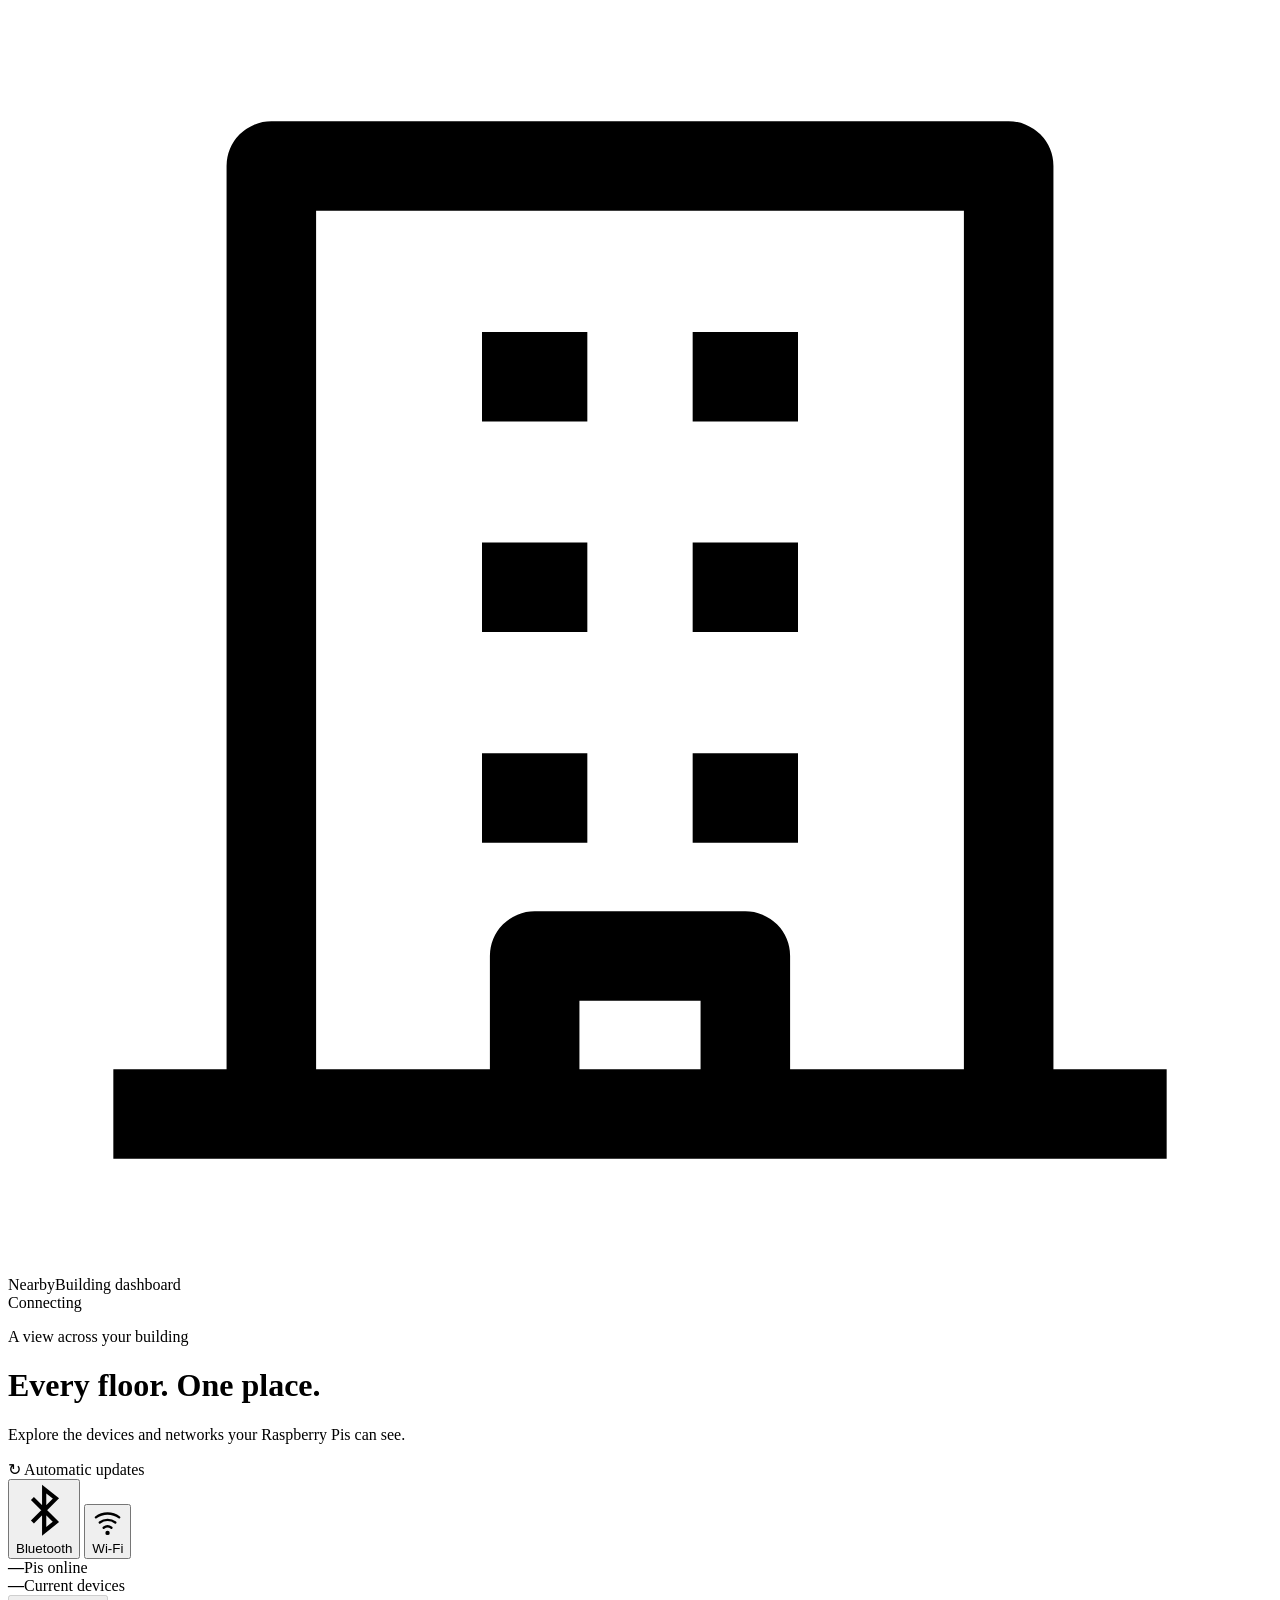
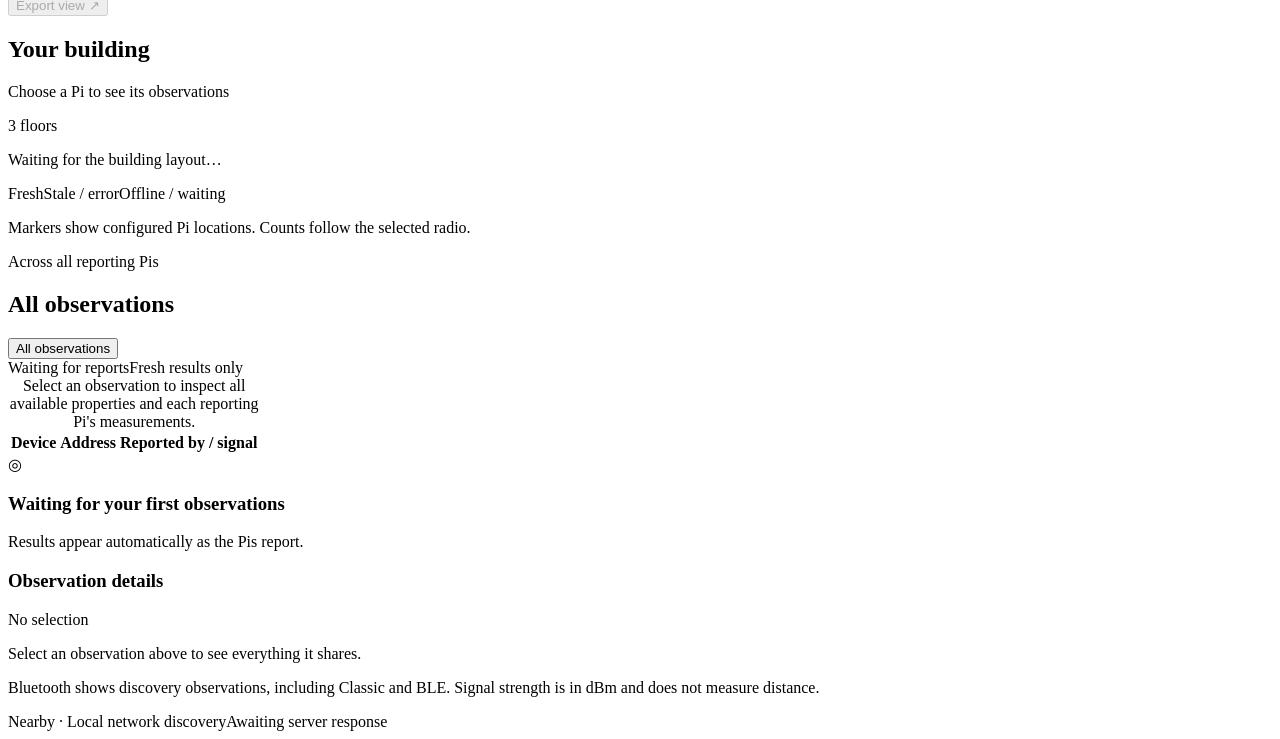
==== static/building.html @ 9c1bfae5 "Stage 6: add three-floor dashboard and repeatable nine-node browser demo" ====
<!doctype html>
<html lang="en">
<head>
  <meta charset="utf-8">
  <meta name="viewport" content="width=device-width, initial-scale=1">
  <meta name="color-scheme" content="light">
  <title>Nearby · Building dashboard</title>
  <link rel="icon" href="data:,">
  <link rel="stylesheet" href="/building.css">
  <script src="/building.js" defer></script>
</head>
<body>
  <div class="app">
    <header class="header">
      <div class="brand"><span class="brand-icon" aria-hidden="true"><svg viewBox="0 0 24 24" fill="none" stroke="currentColor" stroke-width="1.7" stroke-linejoin="round"><path d="M5 21V3h14v18M2 21h20M9 7h2m2 0h2M9 11h2m2 0h2M9 15h2m2 0h2M10 21v-3h4v3"/></svg></span><div><span class="brand-name">Nearby</span><span class="brand-caption">Building dashboard</span></div></div>
      <span id="connection" class="connection" role="status">Connecting</span>
    </header>

    <main>
      <div class="page-heading"><div><p class="eyebrow">A view across your building</p><h1>Every floor. One place.</h1><p>Explore the devices and networks your Raspberry Pis can see.</p></div><div class="live-label"><span aria-hidden="true">↻</span> Automatic updates</div></div>
      <p id="connection-banner" class="connection-banner" role="alert" hidden></p>

      <section class="toolbar card" aria-label="Dashboard controls">
        <div class="radio-switch" role="group" aria-label="Observation type">
          <button id="radio-bluetooth" class="radio-button active" type="button" aria-pressed="true"><svg aria-hidden="true" viewBox="0 0 24 24" fill="none" stroke="currentColor" stroke-width="1.8"><path d="m7 7 10 10-5 4V3l5 4L7 17"/></svg>Bluetooth</button>
          <button id="radio-wifi" class="radio-button" type="button" aria-pressed="false"><svg aria-hidden="true" viewBox="0 0 24 24" fill="none" stroke="currentColor" stroke-width="1.8" stroke-linecap="round"><path d="M3 8a15 15 0 0 1 18 0M6 12a10 10 0 0 1 12 0m-9 4a5 5 0 0 1 6 0"/><circle cx="12" cy="20" r=".8" fill="currentColor"/></svg>Wi-Fi</button>
        </div>
        <div class="stat"><strong id="online-count">—</strong><span>Pis online</span></div>
        <div class="stat"><strong id="observation-count">—</strong><span id="observation-unit">Current devices</span></div>
        <button class="button" id="export-button" type="button" disabled>Export view <span aria-hidden="true">↗</span></button>
      </section>

      <div class="workspace">
        <section class="building card" aria-labelledby="building-title">
          <div class="panel-heading"><div><h2 id="building-title">Your building</h2><p>Choose a Pi to see its observations</p></div><span class="chip">3 floors</span></div>
          <div id="floors" class="floors"><p class="loading-message">Waiting for the building layout…</p></div>
          <div class="legend"><span><i class="dot fresh"></i>Fresh</span><span><i class="dot stale"></i>Stale / error</span><span><i class="dot offline"></i>Offline / waiting</span></div>
          <p class="building-note">Markers show configured Pi locations. Counts follow the selected radio.</p>
        </section>

        <section class="observations card" aria-labelledby="scope-title">
          <div class="scope-heading"><div><p class="eyebrow" id="scope-caption">Across all reporting Pis</p><h2 id="scope-title">All observations</h2></div><button id="all-observations" class="button active" type="button" aria-pressed="true">All observations</button></div>
          <div id="node-details" class="node-details" hidden>
            <dl class="node-meta"><div><dt>Location</dt><dd id="node-location"></dd></div><div><dt>Reporting IP</dt><dd id="node-ip"></dd></div><div><dt>Last heartbeat</dt><dd id="node-heartbeat"></dd></div><div><dt>Last contact</dt><dd id="node-contact"></dd></div></dl>
            <div id="radio-health" class="radio-health"></div>
          </div>
          <div class="results-heading"><span id="results-summary">Waiting for reports</span><span id="results-context">Fresh results only</span></div>
          <div class="table-scroll"><table><caption class="sr-only">Select an observation to inspect all available properties and each reporting Pi's measurements.</caption><thead><tr><th scope="col" id="name-heading">Device</th><th scope="col" id="address-heading">Address</th><th scope="col">Reported by / signal</th></tr></thead><tbody id="observations-body"></tbody></table></div>
          <div id="empty-state" class="empty-state"><span aria-hidden="true">◎</span><h3 id="empty-title">Waiting for your first observations</h3><p id="empty-description">Results appear automatically as the Pis report.</p></div>
          <div class="detail-panel" aria-labelledby="details-title"><div class="detail-heading"><h3 id="details-title">Observation details</h3><span id="detail-state">No selection</span></div><p id="details-empty">Select an observation above to see everything it shares.</p><div id="properties" hidden></div></div>
        </section>
      </div>
      <p class="footnote" id="radio-note">Bluetooth shows discovery observations, including Classic and BLE. Signal strength is in dBm and does not measure distance.</p>
    </main>
    <footer><span>Nearby · Local network discovery</span><span id="last-updated">Awaiting server response</span></footer>
  </div>

  <template id="floor-template">
    <section class="floor"><div class="floor-heading"><h3></h3><span class="floor-status"></span></div><div class="floor-canvas"><svg class="floor-plan" viewBox="0 0 600 160" preserveAspectRatio="none" fill="none" aria-hidden="true"><rect x="6" y="6" width="588" height="148" rx="8"/><path d="M202 6v49m0 49v50M398 6v49m0 49v50M6 80h65m43 0h45m84 0h114m84 0h45m43 0h65"/><path class="door" d="M202 55a49 49 0 0 1 49 49h-49m196-49a49 49 0 0 0-49 49h49"/><path class="window" d="M56 6h90m108 0h90m108 0h90M56 154h90m108 0h90m108 0h90"/></svg><div class="marker-layer"></div></div></section>
  </template>
</body>
</html>
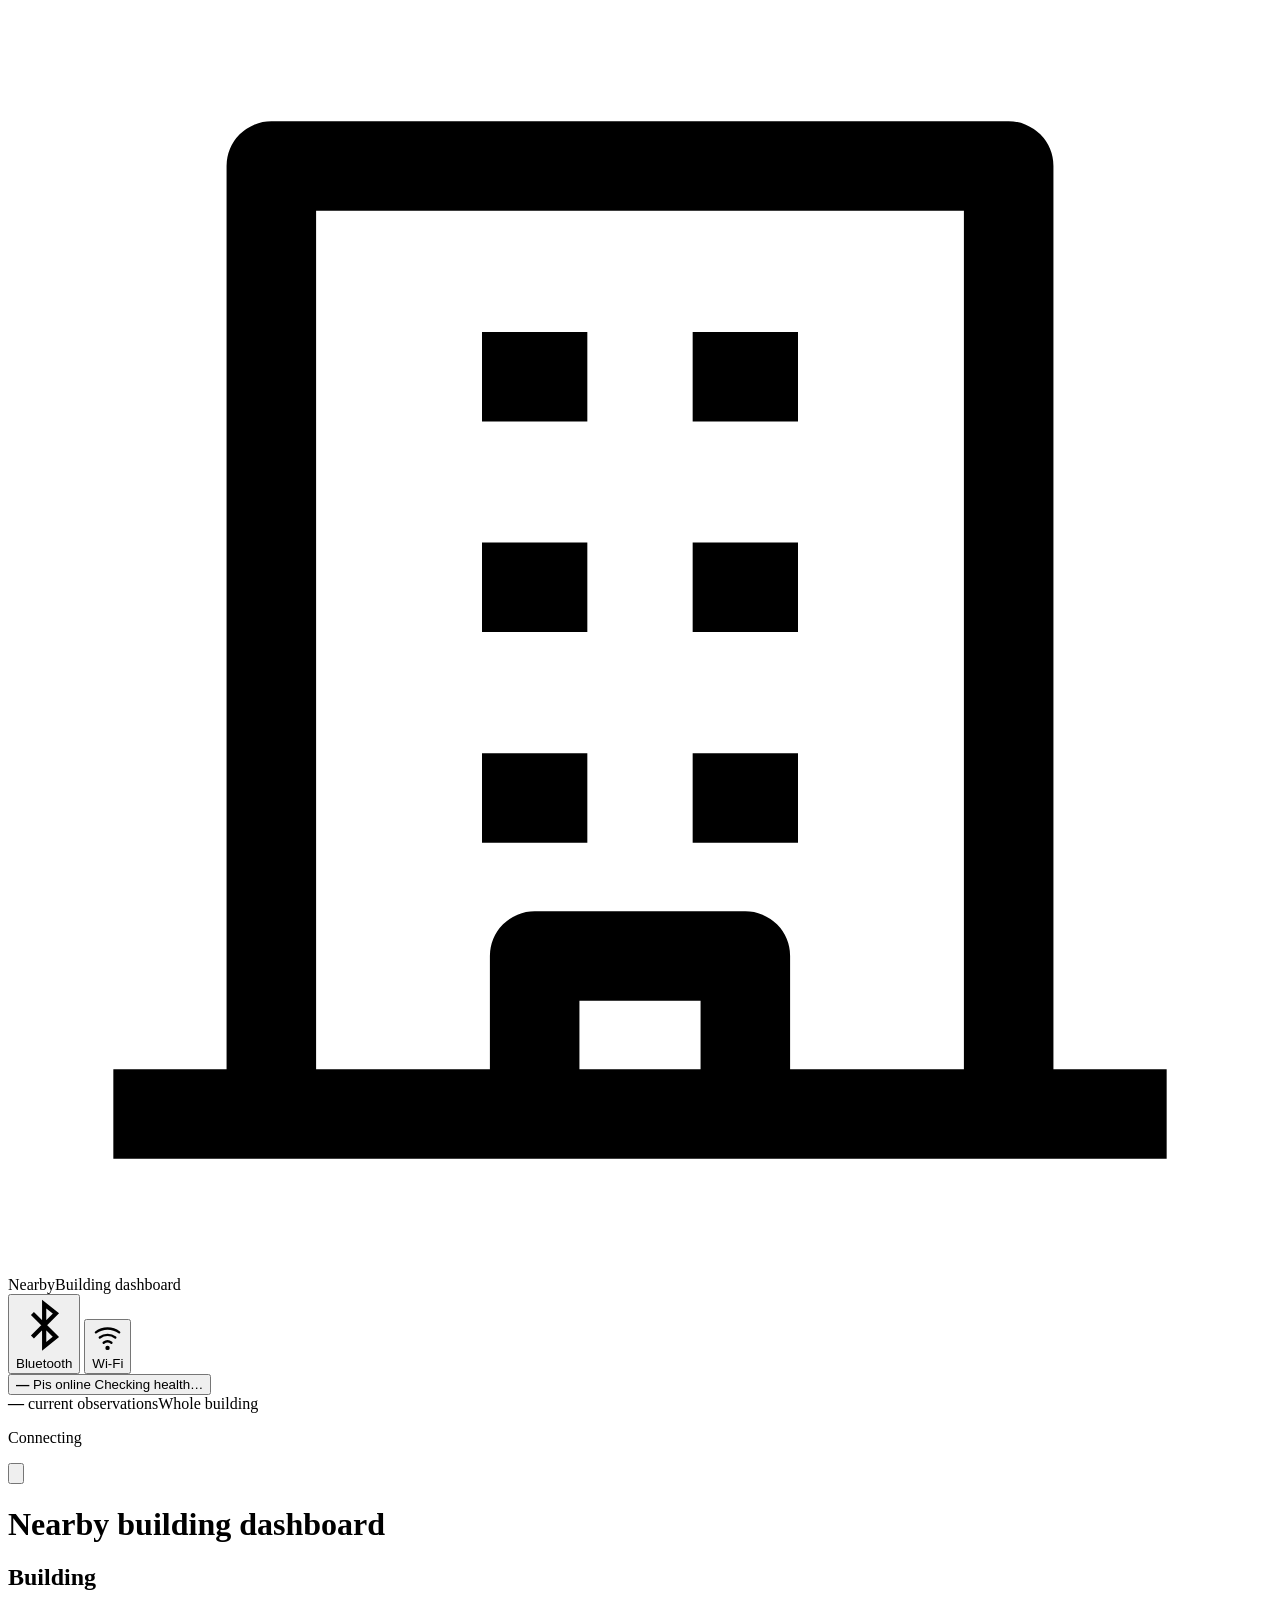
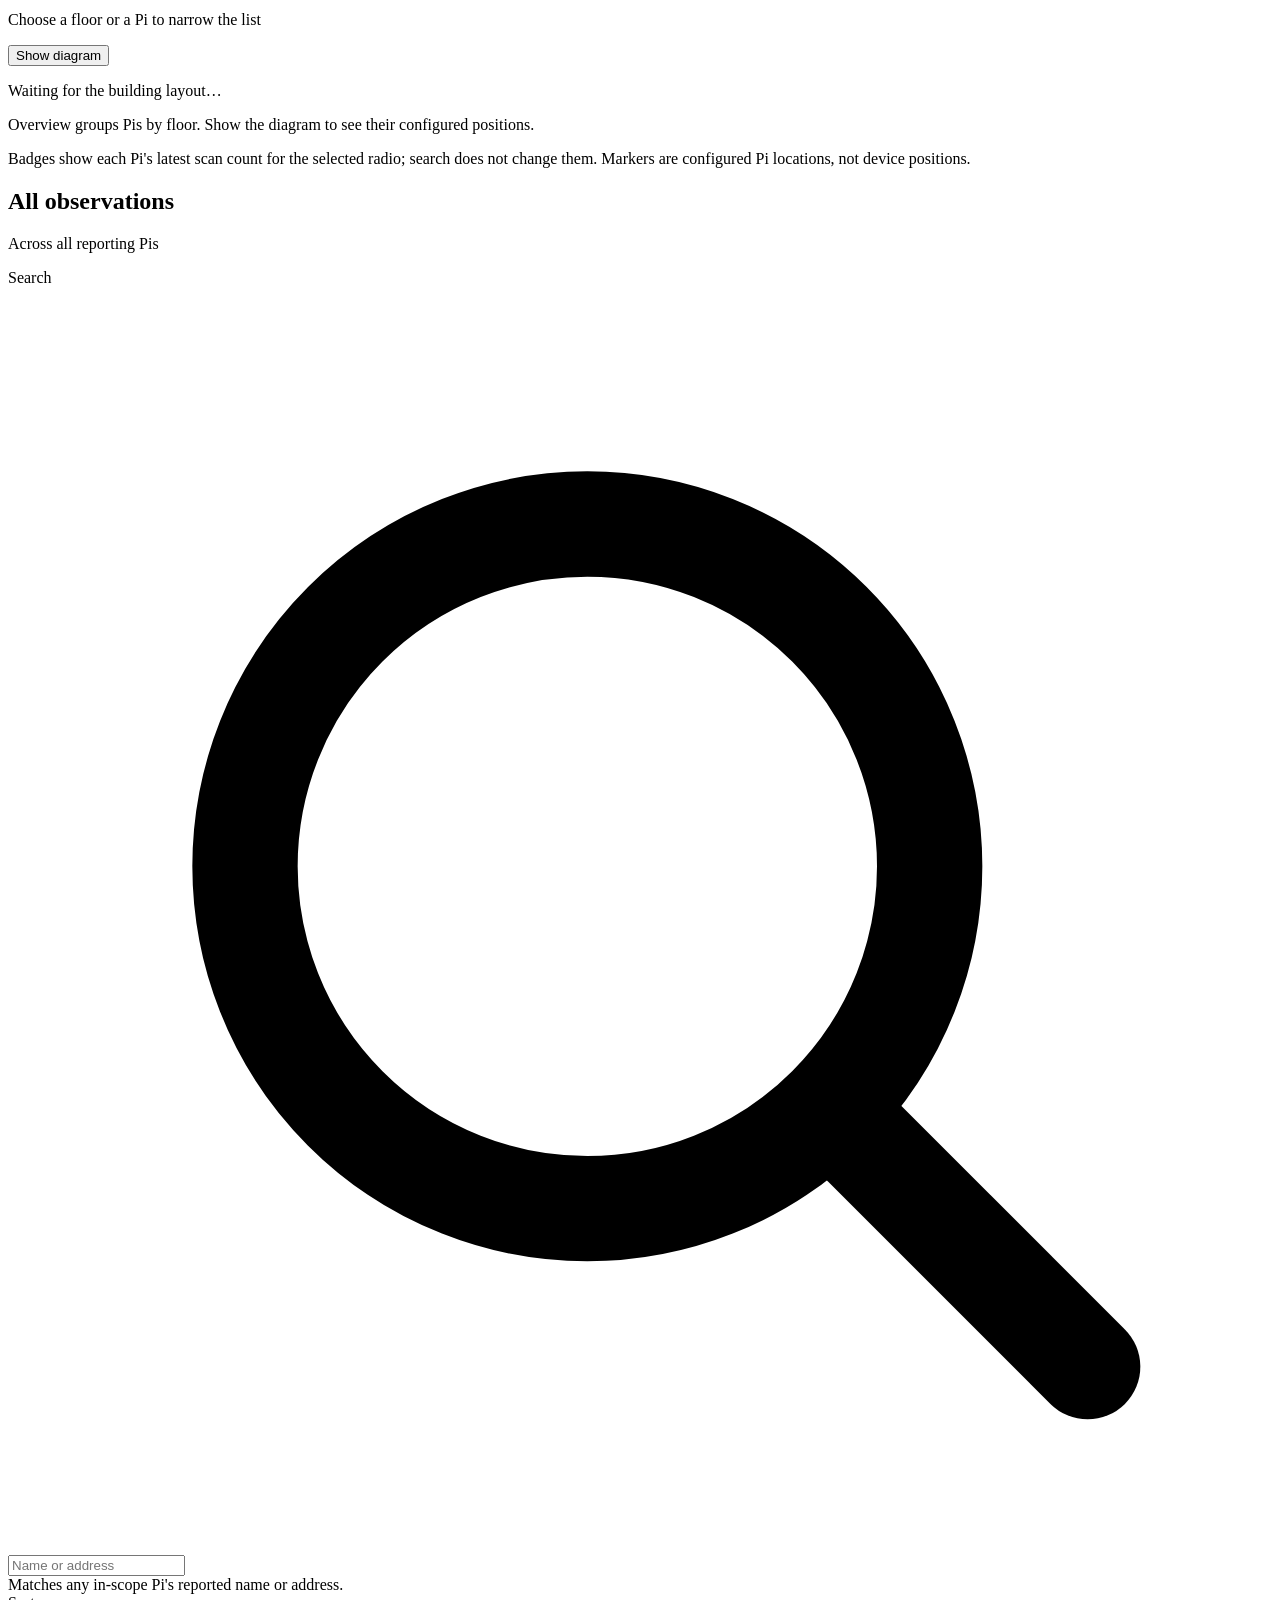
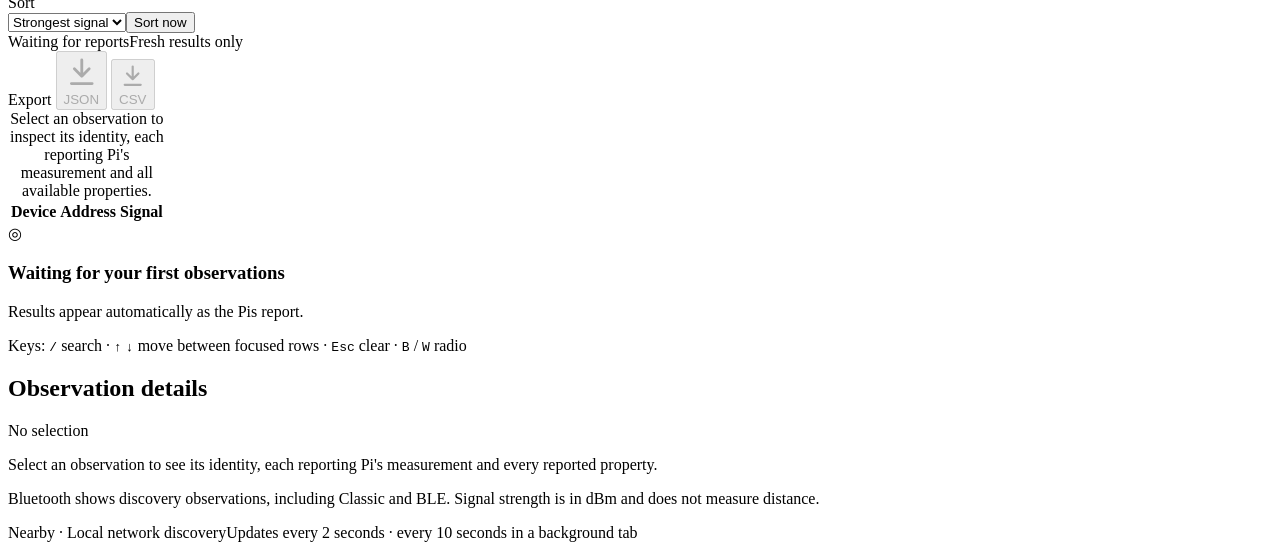
==== commit 069588fe: "UI trial: implement Opus proposals with an Acrylic-inspired restyle Implements all 17 [opus] proposa" ====
--- a/static/building.html
+++ b/static/building.html
@@ -3,60 +3,105 @@
 <head>
   <meta charset="utf-8">
   <meta name="viewport" content="width=device-width, initial-scale=1">
-  <meta name="color-scheme" content="light">
+  <meta name="color-scheme" content="light dark">
   <title>Nearby · Building dashboard</title>
   <link rel="icon" href="data:,">
   <link rel="stylesheet" href="/building.css">
   <script src="/building.js" defer></script>
 </head>
 <body>
+  <header class="topbar" id="topbar">
+    <div class="topbar-inner">
+      <div class="brand"><span class="brand-icon" aria-hidden="true"><svg viewBox="0 0 24 24" fill="none" stroke="currentColor" stroke-width="1.7" stroke-linejoin="round"><path d="M5 21V3h14v18M2 21h20M9 7h2m2 0h2M9 11h2m2 0h2M9 15h2m2 0h2M10 21v-3h4v3"/></svg></span><div><span class="brand-name">Nearby</span><span class="brand-caption">Building dashboard</span></div></div>
+      <div class="radio-switch" role="group" aria-label="Observation type">
+        <button id="radio-bluetooth" class="radio-button active" type="button" aria-pressed="true" aria-keyshortcuts="B"><svg aria-hidden="true" viewBox="0 0 24 24" fill="none" stroke="currentColor" stroke-width="1.8"><path d="m7 7 10 10-5 4V3l5 4L7 17"/></svg>Bluetooth</button>
+        <button id="radio-wifi" class="radio-button" type="button" aria-pressed="false" aria-keyshortcuts="W"><svg aria-hidden="true" viewBox="0 0 24 24" fill="none" stroke="currentColor" stroke-width="1.8" stroke-linecap="round"><path d="M3 8a15 15 0 0 1 18 0M6 12a10 10 0 0 1 12 0m-9 4a5 5 0 0 1 6 0"/><circle cx="12" cy="20" r=".8" fill="currentColor"/></svg>Wi-Fi</button>
+      </div>
+      <div class="stats">
+        <button id="pis-online" class="stat stat-button" type="button" aria-expanded="false" aria-controls="attention">
+          <span class="stat-main"><strong id="online-count">—</strong> <span>Pis online</span></span>
+          <span id="attention-count" class="attention-count">Checking health…</span>
+        </button>
+        <div class="stat"><span class="stat-main"><strong id="observation-count">—</strong> <span id="observation-unit">current observations</span></span><span class="stat-note">Whole building</span></div>
+      </div>
+      <p id="connection" class="connection"><span id="connection-state" role="status">Connecting</span><span id="connection-age" class="connection-age"></span></p>
+      <button id="theme-toggle" class="theme-toggle" type="button" aria-label="Theme: automatic. Switch to light theme" title="Theme: automatic (follows your system)"><svg aria-hidden="true" viewBox="0 0 24 24" fill="none" stroke="currentColor" stroke-width="1.8" stroke-linecap="round" stroke-linejoin="round"><circle cx="12" cy="12" r="8"/><path d="M12 4a8 8 0 0 1 0 16z" fill="currentColor"/></svg></button>
+    </div>
+  </header>
+
   <div class="app">
-    <header class="header">
-      <div class="brand"><span class="brand-icon" aria-hidden="true"><svg viewBox="0 0 24 24" fill="none" stroke="currentColor" stroke-width="1.7" stroke-linejoin="round"><path d="M5 21V3h14v18M2 21h20M9 7h2m2 0h2M9 11h2m2 0h2M9 15h2m2 0h2M10 21v-3h4v3"/></svg></span><div><span class="brand-name">Nearby</span><span class="brand-caption">Building dashboard</span></div></div>
-      <span id="connection" class="connection" role="status">Connecting</span>
-    </header>
+    <h1 class="sr-only">Nearby building dashboard</h1>
+    <p id="connection-banner" class="connection-banner" role="alert" hidden></p>
 
-    <main>
-      <div class="page-heading"><div><p class="eyebrow">A view across your building</p><h1>Every floor. One place.</h1><p>Explore the devices and networks your Raspberry Pis can see.</p></div><div class="live-label"><span aria-hidden="true">↻</span> Automatic updates</div></div>
-      <p id="connection-banner" class="connection-banner" role="alert" hidden></p>
-
-      <section class="toolbar card" aria-label="Dashboard controls">
-        <div class="radio-switch" role="group" aria-label="Observation type">
-          <button id="radio-bluetooth" class="radio-button active" type="button" aria-pressed="true"><svg aria-hidden="true" viewBox="0 0 24 24" fill="none" stroke="currentColor" stroke-width="1.8"><path d="m7 7 10 10-5 4V3l5 4L7 17"/></svg>Bluetooth</button>
-          <button id="radio-wifi" class="radio-button" type="button" aria-pressed="false"><svg aria-hidden="true" viewBox="0 0 24 24" fill="none" stroke="currentColor" stroke-width="1.8" stroke-linecap="round"><path d="M3 8a15 15 0 0 1 18 0M6 12a10 10 0 0 1 12 0m-9 4a5 5 0 0 1 6 0"/><circle cx="12" cy="20" r=".8" fill="currentColor"/></svg>Wi-Fi</button>
+    <main class="workspace">
+      <section class="building card" aria-labelledby="building-title">
+        <div class="panel-heading">
+          <div><h2 id="building-title">Building</h2><p>Choose a floor or a Pi to narrow the list</p></div>
+          <button id="map-mode" class="button map-mode" type="button" aria-pressed="false">Show diagram</button>
         </div>
-        <div class="stat"><strong id="online-count">—</strong><span>Pis online</span></div>
-        <div class="stat"><strong id="observation-count">—</strong><span id="observation-unit">Current devices</span></div>
-        <button class="button" id="export-button" type="button" disabled>Export view <span aria-hidden="true">↗</span></button>
+        <section id="attention" class="attention" aria-labelledby="attention-title" hidden>
+          <div class="attention-heading"><h3 id="attention-title">Needs attention</h3><span id="attention-note"></span></div>
+          <ul id="attention-list" class="attention-list"></ul>
+          <p id="attention-empty" class="attention-empty" hidden>Every Pi is online and every enabled radio has fresh results.</p>
+          <p id="attention-disabled" class="attention-disabled" hidden></p>
+        </section>
+        <div id="floors" class="floors"><p class="loading-message">Waiting for the building layout…</p></div>
+        <p id="map-caption" class="map-caption" hidden></p>
+        <ul class="legend" aria-label="Status legend" id="legend"></ul>
+        <p class="building-note overview-note">Overview groups Pis by floor. Show the diagram to see their configured positions.</p>
+        <p class="building-note" id="building-note">Badges show each Pi's latest scan count for the selected radio; search does not change them. Markers are configured Pi locations, not device positions.</p>
       </section>
 
-      <div class="workspace">
-        <section class="building card" aria-labelledby="building-title">
-          <div class="panel-heading"><div><h2 id="building-title">Your building</h2><p>Choose a Pi to see its observations</p></div><span class="chip">3 floors</span></div>
-          <div id="floors" class="floors"><p class="loading-message">Waiting for the building layout…</p></div>
-          <div class="legend"><span><i class="dot fresh"></i>Fresh</span><span><i class="dot stale"></i>Stale / error</span><span><i class="dot offline"></i>Offline / waiting</span></div>
-          <p class="building-note">Markers show configured Pi locations. Counts follow the selected radio.</p>
-        </section>
+      <section class="observations card" aria-labelledby="scope-title">
+        <div class="scope-heading">
+          <nav aria-label="Scope" class="breadcrumb" id="breadcrumb"></nav>
+          <h2 id="scope-title">All observations</h2>
+          <p id="scope-caption" class="scope-caption">Across all reporting Pis</p>
+        </div>
+        <div id="node-details" class="node-details" hidden>
+          <dl class="node-meta"><div><dt>Location</dt><dd id="node-location"></dd></div><div><dt>Reporting IP</dt><dd id="node-ip"></dd></div><div><dt>Last heartbeat</dt><dd id="node-heartbeat"></dd></div><div><dt>Last contact</dt><dd id="node-contact"></dd></div></dl>
+          <div id="radio-health" class="radio-health"></div>
+        </div>
+        <div class="list-controls">
+          <div class="search-field">
+            <label for="search">Search</label>
+            <div class="search-input"><svg class="search-icon" aria-hidden="true" viewBox="0 0 24 24" fill="none" stroke="currentColor" stroke-width="2" stroke-linecap="round"><circle cx="11" cy="11" r="6.5"/><path d="m16 16 4.5 4.5"/></svg><input id="search" type="search" autocomplete="off" spellcheck="false" placeholder="Name or address" aria-describedby="search-help" aria-keyshortcuts="/"><button id="clear-search" class="clear-search" type="button" aria-label="Clear search" hidden>×</button></div>
+            <span id="search-help" class="search-help">Matches any in-scope Pi's reported name or address.</span>
+          </div>
+          <div class="sort-field">
+            <label for="sort">Sort</label>
+            <div class="sort-row"><select id="sort"><option value="signal">Strongest signal</option><option value="name">Name</option><option value="address">Address</option></select><button id="sort-now" class="button" type="button">Sort now</button></div>
+          </div>
+        </div>
+        <div class="results-heading">
+          <div class="results-text"><span id="results-summary">Waiting for reports</span><span id="results-context">Fresh results only</span></div>
+          <div class="results-actions">
+            <button id="new-rows" class="new-rows" type="button" hidden></button
+            ><div class="export-group" role="group" aria-labelledby="export-label">
+              <span id="export-label" class="export-label">Export</span>
+              <button class="button" id="export-button" type="button" aria-label="Export JSON" disabled><svg class="button-icon" aria-hidden="true" viewBox="0 0 24 24" fill="none" stroke="currentColor" stroke-width="1.9" stroke-linecap="round" stroke-linejoin="round"><path d="M12 4v11m-5-5 5 5 5-5M5 20h14"/></svg>JSON</button>
+              <button class="button" id="export-csv" type="button" aria-label="Export CSV" disabled><svg class="button-icon" aria-hidden="true" viewBox="0 0 24 24" fill="none" stroke="currentColor" stroke-width="1.9" stroke-linecap="round" stroke-linejoin="round"><path d="M12 4v11m-5-5 5 5 5-5M5 20h14"/></svg>CSV</button>
+            </div>
+          </div>
+        </div>
+        <p id="retained-banner" class="retained-banner" hidden></p>
+        <div class="table-scroll"><table><caption class="sr-only">Select an observation to inspect its identity, each reporting Pi's measurement and all available properties.</caption><thead><tr><th scope="col" id="name-heading">Device</th><th scope="col" id="address-heading" class="address-column">Address</th><th scope="col" id="signal-heading">Signal</th></tr></thead><tbody id="observations-body"></tbody></table></div>
+        <div id="empty-state" class="empty-state"><span aria-hidden="true">◎</span><h3 id="empty-title">Waiting for your first observations</h3><p id="empty-description">Results appear automatically as the Pis report.</p><button id="empty-clear" class="button" type="button" hidden>Clear search</button></div>
+        <p class="shortcuts" id="shortcuts">Keys: <kbd>/</kbd> search · <kbd>↑</kbd> <kbd>↓</kbd> move between focused rows · <kbd>Esc</kbd> clear · <kbd>B</kbd> / <kbd>W</kbd> radio</p>
+      </section>
 
-        <section class="observations card" aria-labelledby="scope-title">
-          <div class="scope-heading"><div><p class="eyebrow" id="scope-caption">Across all reporting Pis</p><h2 id="scope-title">All observations</h2></div><button id="all-observations" class="button active" type="button" aria-pressed="true">All observations</button></div>
-          <div id="node-details" class="node-details" hidden>
-            <dl class="node-meta"><div><dt>Location</dt><dd id="node-location"></dd></div><div><dt>Reporting IP</dt><dd id="node-ip"></dd></div><div><dt>Last heartbeat</dt><dd id="node-heartbeat"></dd></div><div><dt>Last contact</dt><dd id="node-contact"></dd></div></dl>
-            <div id="radio-health" class="radio-health"></div>
-          </div>
-          <div class="results-heading"><span id="results-summary">Waiting for reports</span><span id="results-context">Fresh results only</span></div>
-          <div class="table-scroll"><table><caption class="sr-only">Select an observation to inspect all available properties and each reporting Pi's measurements.</caption><thead><tr><th scope="col" id="name-heading">Device</th><th scope="col" id="address-heading">Address</th><th scope="col">Reported by / signal</th></tr></thead><tbody id="observations-body"></tbody></table></div>
-          <div id="empty-state" class="empty-state"><span aria-hidden="true">◎</span><h3 id="empty-title">Waiting for your first observations</h3><p id="empty-description">Results appear automatically as the Pis report.</p></div>
-          <div class="detail-panel" aria-labelledby="details-title"><div class="detail-heading"><h3 id="details-title">Observation details</h3><span id="detail-state">No selection</span></div><p id="details-empty">Select an observation above to see everything it shares.</p><div id="properties" hidden></div></div>
-        </section>
-      </div>
-      <p class="footnote" id="radio-note">Bluetooth shows discovery observations, including Classic and BLE. Signal strength is in dBm and does not measure distance.</p>
+      <aside class="details card" id="details" aria-labelledby="details-title">
+        <div class="detail-heading"><h2 id="details-title">Observation details</h2><span id="detail-state">No selection</span></div>
+        <p id="details-empty">Select an observation to see its identity, each reporting Pi's measurement and every reported property.</p>
+        <div id="properties" hidden></div>
+      </aside>
     </main>
-    <footer><span>Nearby · Local network discovery</span><span id="last-updated">Awaiting server response</span></footer>
+    <p class="footnote" id="radio-note">Bluetooth shows discovery observations, including Classic and BLE. Signal strength is in dBm and does not measure distance.</p>
   </div>
+  <footer><div class="footer-inner"><span>Nearby · Local network discovery</span><span>Updates every 2 seconds · every 10 seconds in a background tab</span></div></footer>
 
   <template id="floor-template">
-    <section class="floor"><div class="floor-heading"><h3></h3><span class="floor-status"></span></div><div class="floor-canvas"><svg class="floor-plan" viewBox="0 0 600 160" preserveAspectRatio="none" fill="none" aria-hidden="true"><rect x="6" y="6" width="588" height="148" rx="8"/><path d="M202 6v49m0 49v50M398 6v49m0 49v50M6 80h65m43 0h45m84 0h114m84 0h45m43 0h65"/><path class="door" d="M202 55a49 49 0 0 1 49 49h-49m196-49a49 49 0 0 0-49 49h49"/><path class="window" d="M56 6h90m108 0h90m108 0h90M56 154h90m108 0h90m108 0h90"/></svg><div class="marker-layer"></div></div></section>
+    <section class="floor"><div class="floor-heading"><h3><button class="floor-select" type="button"></button></h3><span class="floor-status"></span></div><div class="floor-canvas"><svg class="floor-plan" viewBox="0 0 600 160" preserveAspectRatio="none" fill="none" aria-hidden="true"><rect x="6" y="6" width="588" height="148" rx="8"/><path d="M202 6v49m0 49v50M398 6v49m0 49v50M6 80h65m43 0h45m84 0h114m84 0h45m43 0h65"/><path class="door" d="M202 55a49 49 0 0 1 49 49h-49m196-49a49 49 0 0 0-49 49h49"/><path class="window" d="M56 6h90m108 0h90m108 0h90M56 154h90m108 0h90m108 0h90"/></svg><div class="marker-layer"></div></div></section>
   </template>
 </body>
 </html>
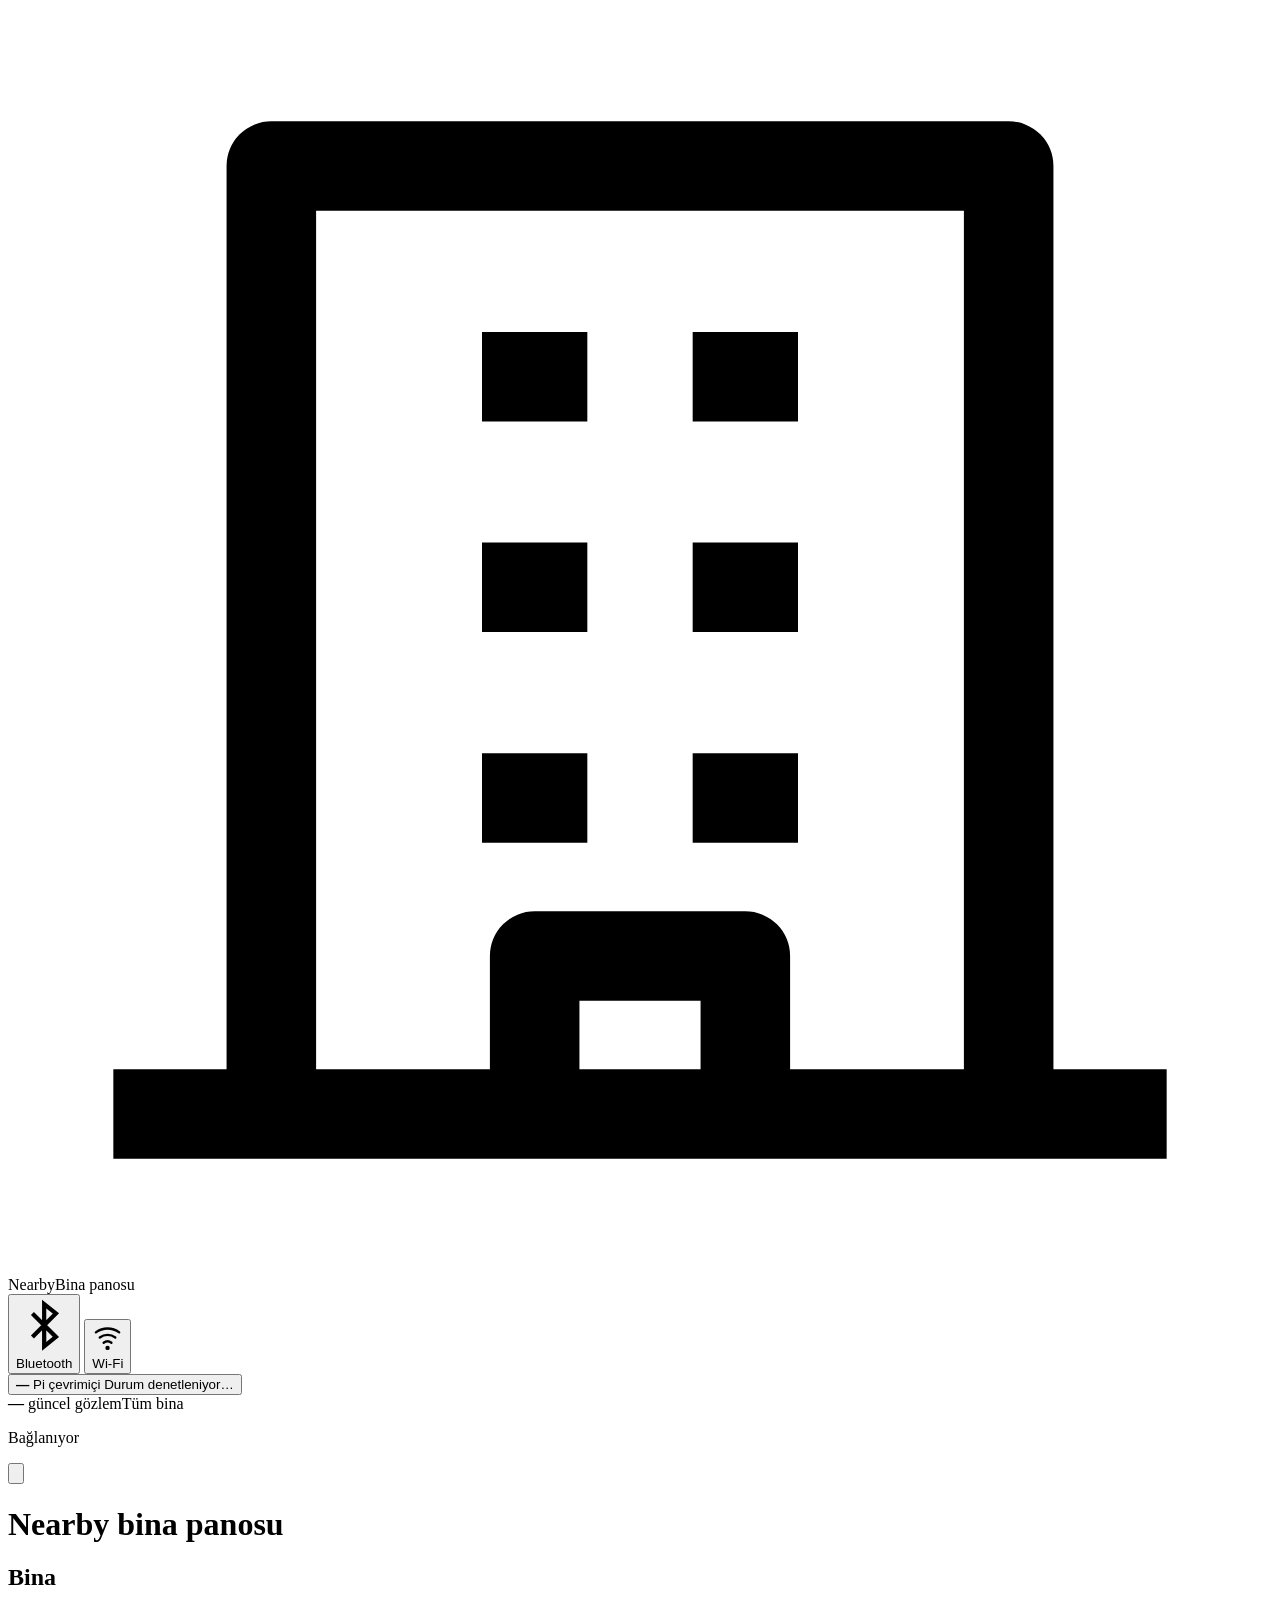
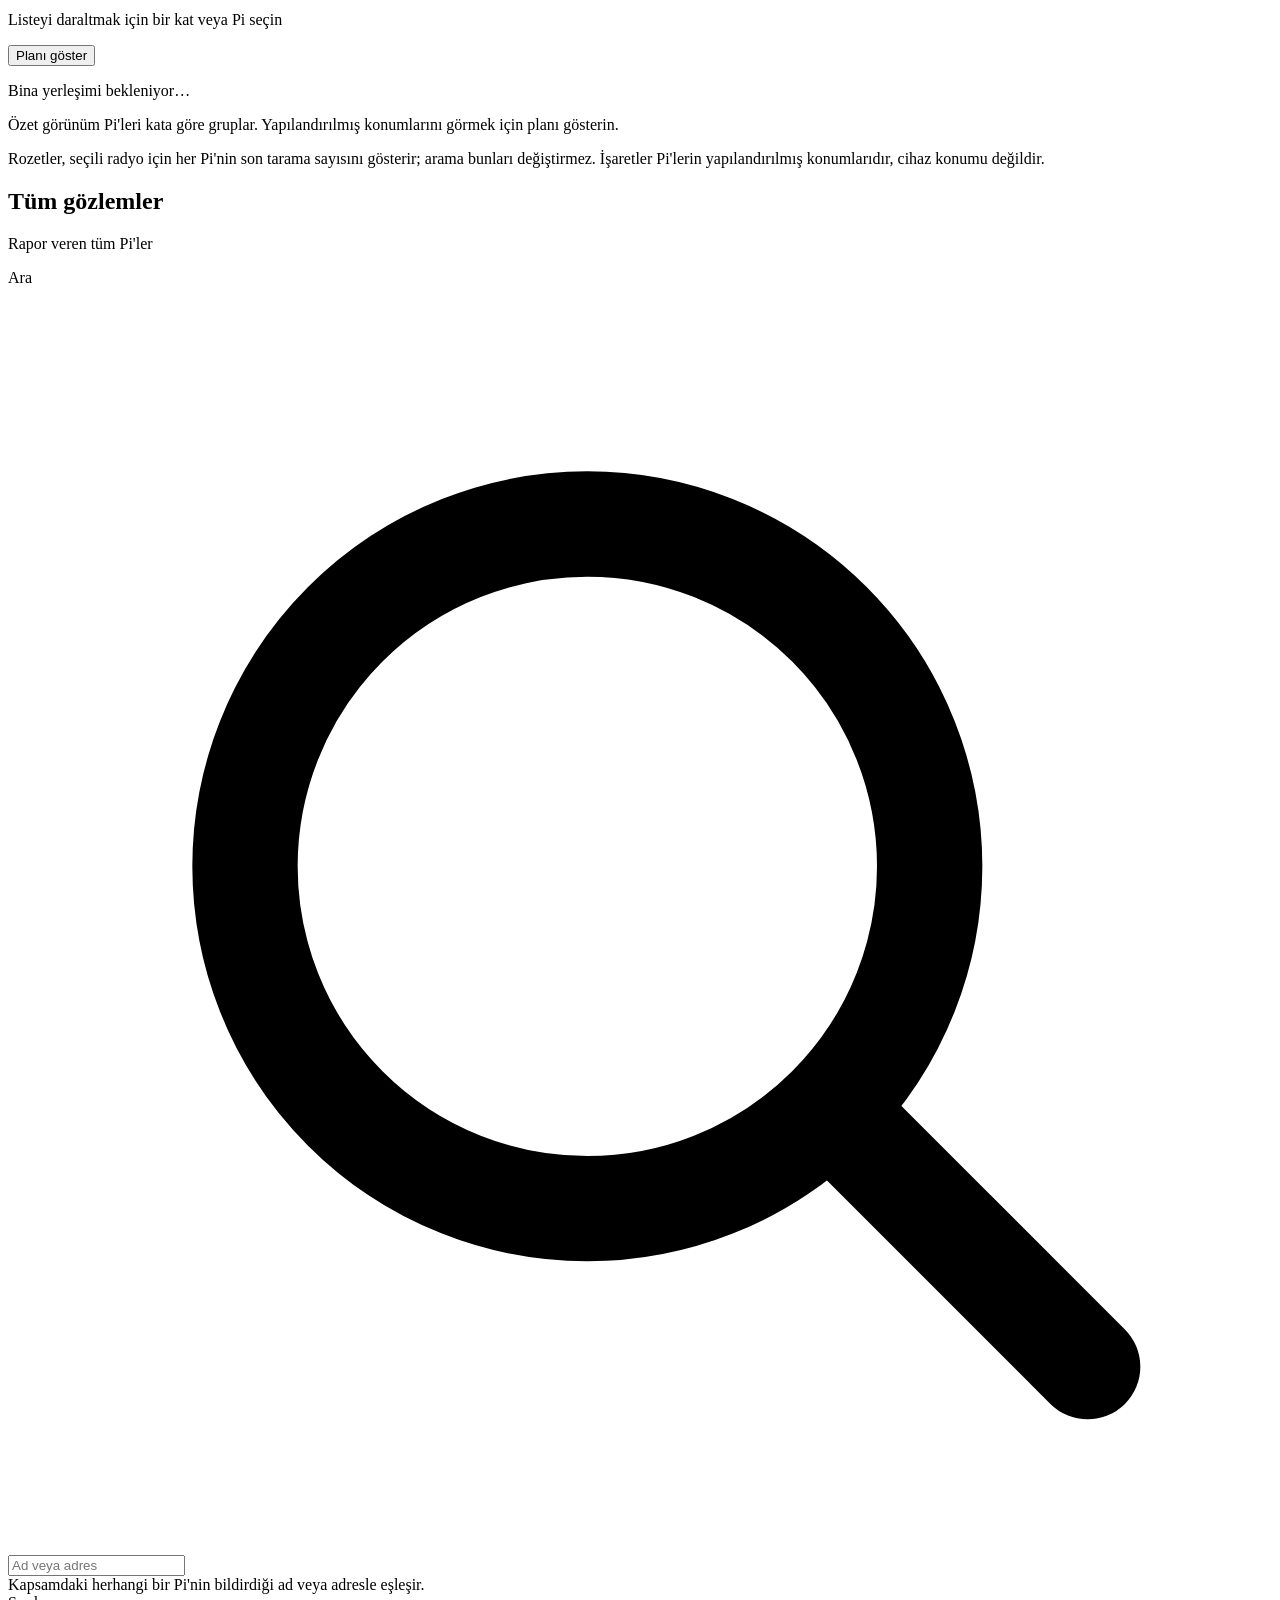
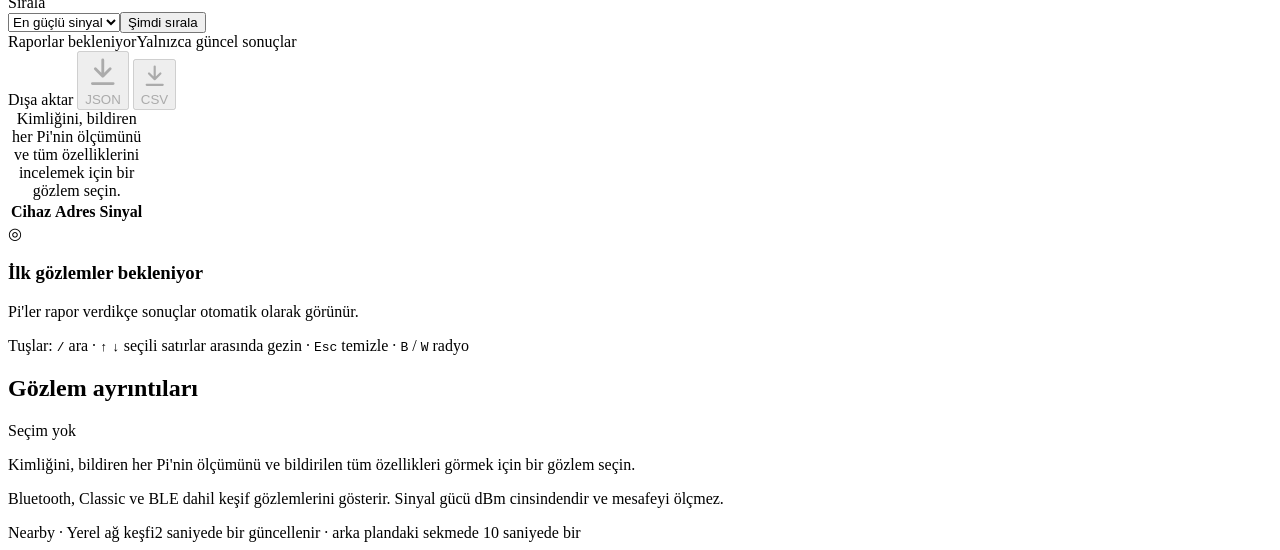
==== commit 34dcd4c0: "Translate the dashboard and local GUI interface to Turkish All visible text in the building dashboar" ====
--- a/static/building.html
+++ b/static/building.html
@@ -1,10 +1,10 @@
 <!doctype html>
-<html lang="en">
+<html lang="tr">
 <head>
   <meta charset="utf-8">
   <meta name="viewport" content="width=device-width, initial-scale=1">
   <meta name="color-scheme" content="light dark">
-  <title>Nearby · Building dashboard</title>
+  <title>Nearby · Bina panosu</title>
   <link rel="icon" href="data:,">
   <link rel="stylesheet" href="/building.css">
   <script src="/building.js" defer></script>
@@ -12,93 +12,93 @@
 <body>
   <header class="topbar" id="topbar">
     <div class="topbar-inner">
-      <div class="brand"><span class="brand-icon" aria-hidden="true"><svg viewBox="0 0 24 24" fill="none" stroke="currentColor" stroke-width="1.7" stroke-linejoin="round"><path d="M5 21V3h14v18M2 21h20M9 7h2m2 0h2M9 11h2m2 0h2M9 15h2m2 0h2M10 21v-3h4v3"/></svg></span><div><span class="brand-name">Nearby</span><span class="brand-caption">Building dashboard</span></div></div>
-      <div class="radio-switch" role="group" aria-label="Observation type">
+      <div class="brand"><span class="brand-icon" aria-hidden="true"><svg viewBox="0 0 24 24" fill="none" stroke="currentColor" stroke-width="1.7" stroke-linejoin="round"><path d="M5 21V3h14v18M2 21h20M9 7h2m2 0h2M9 11h2m2 0h2M9 15h2m2 0h2M10 21v-3h4v3"/></svg></span><div><span class="brand-name">Nearby</span><span class="brand-caption">Bina panosu</span></div></div>
+      <div class="radio-switch" role="group" aria-label="Gözlem türü">
         <button id="radio-bluetooth" class="radio-button active" type="button" aria-pressed="true" aria-keyshortcuts="B"><svg aria-hidden="true" viewBox="0 0 24 24" fill="none" stroke="currentColor" stroke-width="1.8"><path d="m7 7 10 10-5 4V3l5 4L7 17"/></svg>Bluetooth</button>
         <button id="radio-wifi" class="radio-button" type="button" aria-pressed="false" aria-keyshortcuts="W"><svg aria-hidden="true" viewBox="0 0 24 24" fill="none" stroke="currentColor" stroke-width="1.8" stroke-linecap="round"><path d="M3 8a15 15 0 0 1 18 0M6 12a10 10 0 0 1 12 0m-9 4a5 5 0 0 1 6 0"/><circle cx="12" cy="20" r=".8" fill="currentColor"/></svg>Wi-Fi</button>
       </div>
       <div class="stats">
         <button id="pis-online" class="stat stat-button" type="button" aria-expanded="false" aria-controls="attention">
-          <span class="stat-main"><strong id="online-count">—</strong> <span>Pis online</span></span>
-          <span id="attention-count" class="attention-count">Checking health…</span>
+          <span class="stat-main"><strong id="online-count">—</strong> <span>Pi çevrimiçi</span></span>
+          <span id="attention-count" class="attention-count">Durum denetleniyor…</span>
         </button>
-        <div class="stat"><span class="stat-main"><strong id="observation-count">—</strong> <span id="observation-unit">current observations</span></span><span class="stat-note">Whole building</span></div>
+        <div class="stat"><span class="stat-main"><strong id="observation-count">—</strong> <span id="observation-unit">güncel gözlem</span></span><span class="stat-note">Tüm bina</span></div>
       </div>
-      <p id="connection" class="connection"><span id="connection-state" role="status">Connecting</span><span id="connection-age" class="connection-age"></span></p>
-      <button id="theme-toggle" class="theme-toggle" type="button" aria-label="Theme: automatic. Switch to light theme" title="Theme: automatic (follows your system)"><svg aria-hidden="true" viewBox="0 0 24 24" fill="none" stroke="currentColor" stroke-width="1.8" stroke-linecap="round" stroke-linejoin="round"><circle cx="12" cy="12" r="8"/><path d="M12 4a8 8 0 0 1 0 16z" fill="currentColor"/></svg></button>
+      <p id="connection" class="connection"><span id="connection-state" role="status">Bağlanıyor</span><span id="connection-age" class="connection-age"></span></p>
+      <button id="theme-toggle" class="theme-toggle" type="button" aria-label="Tema: otomatik. Açık temaya geç" title="Tema: otomatik (sistemi izler)"><svg aria-hidden="true" viewBox="0 0 24 24" fill="none" stroke="currentColor" stroke-width="1.8" stroke-linecap="round" stroke-linejoin="round"><circle cx="12" cy="12" r="8"/><path d="M12 4a8 8 0 0 1 0 16z" fill="currentColor"/></svg></button>
     </div>
   </header>
 
   <div class="app">
-    <h1 class="sr-only">Nearby building dashboard</h1>
+    <h1 class="sr-only">Nearby bina panosu</h1>
     <p id="connection-banner" class="connection-banner" role="alert" hidden></p>
 
     <main class="workspace">
       <section class="building card" aria-labelledby="building-title">
         <div class="panel-heading">
-          <div><h2 id="building-title">Building</h2><p>Choose a floor or a Pi to narrow the list</p></div>
-          <button id="map-mode" class="button map-mode" type="button" aria-pressed="false">Show diagram</button>
+          <div><h2 id="building-title">Bina</h2><p>Listeyi daraltmak için bir kat veya Pi seçin</p></div>
+          <button id="map-mode" class="button map-mode" type="button" aria-pressed="false">Planı göster</button>
         </div>
         <section id="attention" class="attention" aria-labelledby="attention-title" hidden>
-          <div class="attention-heading"><h3 id="attention-title">Needs attention</h3><span id="attention-note"></span></div>
+          <div class="attention-heading"><h3 id="attention-title">Dikkat gerekenler</h3><span id="attention-note"></span></div>
           <ul id="attention-list" class="attention-list"></ul>
-          <p id="attention-empty" class="attention-empty" hidden>Every Pi is online and every enabled radio has fresh results.</p>
+          <p id="attention-empty" class="attention-empty" hidden>Tüm Pi'ler çevrimiçi ve etkin tüm radyolar güncel sonuç veriyor.</p>
           <p id="attention-disabled" class="attention-disabled" hidden></p>
         </section>
-        <div id="floors" class="floors"><p class="loading-message">Waiting for the building layout…</p></div>
+        <div id="floors" class="floors"><p class="loading-message">Bina yerleşimi bekleniyor…</p></div>
         <p id="map-caption" class="map-caption" hidden></p>
-        <ul class="legend" aria-label="Status legend" id="legend"></ul>
-        <p class="building-note overview-note">Overview groups Pis by floor. Show the diagram to see their configured positions.</p>
-        <p class="building-note" id="building-note">Badges show each Pi's latest scan count for the selected radio; search does not change them. Markers are configured Pi locations, not device positions.</p>
+        <ul class="legend" aria-label="Durum açıklaması" id="legend"></ul>
+        <p class="building-note overview-note">Özet görünüm Pi'leri kata göre gruplar. Yapılandırılmış konumlarını görmek için planı gösterin.</p>
+        <p class="building-note" id="building-note">Rozetler, seçili radyo için her Pi'nin son tarama sayısını gösterir; arama bunları değiştirmez. İşaretler Pi'lerin yapılandırılmış konumlarıdır, cihaz konumu değildir.</p>
       </section>
 
       <section class="observations card" aria-labelledby="scope-title">
         <div class="scope-heading">
-          <nav aria-label="Scope" class="breadcrumb" id="breadcrumb"></nav>
-          <h2 id="scope-title">All observations</h2>
-          <p id="scope-caption" class="scope-caption">Across all reporting Pis</p>
+          <nav aria-label="Kapsam" class="breadcrumb" id="breadcrumb"></nav>
+          <h2 id="scope-title">Tüm gözlemler</h2>
+          <p id="scope-caption" class="scope-caption">Rapor veren tüm Pi'ler</p>
         </div>
         <div id="node-details" class="node-details" hidden>
-          <dl class="node-meta"><div><dt>Location</dt><dd id="node-location"></dd></div><div><dt>Reporting IP</dt><dd id="node-ip"></dd></div><div><dt>Last heartbeat</dt><dd id="node-heartbeat"></dd></div><div><dt>Last contact</dt><dd id="node-contact"></dd></div></dl>
+          <dl class="node-meta"><div><dt>Konum</dt><dd id="node-location"></dd></div><div><dt>Rapor IP'si</dt><dd id="node-ip"></dd></div><div><dt>Son yaşam sinyali</dt><dd id="node-heartbeat"></dd></div><div><dt>Son iletişim</dt><dd id="node-contact"></dd></div></dl>
           <div id="radio-health" class="radio-health"></div>
         </div>
         <div class="list-controls">
           <div class="search-field">
-            <label for="search">Search</label>
-            <div class="search-input"><svg class="search-icon" aria-hidden="true" viewBox="0 0 24 24" fill="none" stroke="currentColor" stroke-width="2" stroke-linecap="round"><circle cx="11" cy="11" r="6.5"/><path d="m16 16 4.5 4.5"/></svg><input id="search" type="search" autocomplete="off" spellcheck="false" placeholder="Name or address" aria-describedby="search-help" aria-keyshortcuts="/"><button id="clear-search" class="clear-search" type="button" aria-label="Clear search" hidden>×</button></div>
-            <span id="search-help" class="search-help">Matches any in-scope Pi's reported name or address.</span>
+            <label for="search">Ara</label>
+            <div class="search-input"><svg class="search-icon" aria-hidden="true" viewBox="0 0 24 24" fill="none" stroke="currentColor" stroke-width="2" stroke-linecap="round"><circle cx="11" cy="11" r="6.5"/><path d="m16 16 4.5 4.5"/></svg><input id="search" type="search" autocomplete="off" spellcheck="false" placeholder="Ad veya adres" aria-describedby="search-help" aria-keyshortcuts="/"><button id="clear-search" class="clear-search" type="button" aria-label="Aramayı temizle" hidden>×</button></div>
+            <span id="search-help" class="search-help">Kapsamdaki herhangi bir Pi'nin bildirdiği ad veya adresle eşleşir.</span>
           </div>
           <div class="sort-field">
-            <label for="sort">Sort</label>
-            <div class="sort-row"><select id="sort"><option value="signal">Strongest signal</option><option value="name">Name</option><option value="address">Address</option></select><button id="sort-now" class="button" type="button">Sort now</button></div>
+            <label for="sort">Sırala</label>
+            <div class="sort-row"><select id="sort"><option value="signal">En güçlü sinyal</option><option value="name">Ad</option><option value="address">Adres</option></select><button id="sort-now" class="button" type="button">Şimdi sırala</button></div>
           </div>
         </div>
         <div class="results-heading">
-          <div class="results-text"><span id="results-summary">Waiting for reports</span><span id="results-context">Fresh results only</span></div>
+          <div class="results-text"><span id="results-summary">Raporlar bekleniyor</span><span id="results-context">Yalnızca güncel sonuçlar</span></div>
           <div class="results-actions">
             <button id="new-rows" class="new-rows" type="button" hidden></button
             ><div class="export-group" role="group" aria-labelledby="export-label">
-              <span id="export-label" class="export-label">Export</span>
-              <button class="button" id="export-button" type="button" aria-label="Export JSON" disabled><svg class="button-icon" aria-hidden="true" viewBox="0 0 24 24" fill="none" stroke="currentColor" stroke-width="1.9" stroke-linecap="round" stroke-linejoin="round"><path d="M12 4v11m-5-5 5 5 5-5M5 20h14"/></svg>JSON</button>
-              <button class="button" id="export-csv" type="button" aria-label="Export CSV" disabled><svg class="button-icon" aria-hidden="true" viewBox="0 0 24 24" fill="none" stroke="currentColor" stroke-width="1.9" stroke-linecap="round" stroke-linejoin="round"><path d="M12 4v11m-5-5 5 5 5-5M5 20h14"/></svg>CSV</button>
+              <span id="export-label" class="export-label">Dışa aktar</span>
+              <button class="button" id="export-button" type="button" aria-label="JSON olarak dışa aktar" disabled><svg class="button-icon" aria-hidden="true" viewBox="0 0 24 24" fill="none" stroke="currentColor" stroke-width="1.9" stroke-linecap="round" stroke-linejoin="round"><path d="M12 4v11m-5-5 5 5 5-5M5 20h14"/></svg>JSON</button>
+              <button class="button" id="export-csv" type="button" aria-label="CSV olarak dışa aktar" disabled><svg class="button-icon" aria-hidden="true" viewBox="0 0 24 24" fill="none" stroke="currentColor" stroke-width="1.9" stroke-linecap="round" stroke-linejoin="round"><path d="M12 4v11m-5-5 5 5 5-5M5 20h14"/></svg>CSV</button>
             </div>
           </div>
         </div>
         <p id="retained-banner" class="retained-banner" hidden></p>
-        <div class="table-scroll"><table><caption class="sr-only">Select an observation to inspect its identity, each reporting Pi's measurement and all available properties.</caption><thead><tr><th scope="col" id="name-heading">Device</th><th scope="col" id="address-heading" class="address-column">Address</th><th scope="col" id="signal-heading">Signal</th></tr></thead><tbody id="observations-body"></tbody></table></div>
-        <div id="empty-state" class="empty-state"><span aria-hidden="true">◎</span><h3 id="empty-title">Waiting for your first observations</h3><p id="empty-description">Results appear automatically as the Pis report.</p><button id="empty-clear" class="button" type="button" hidden>Clear search</button></div>
-        <p class="shortcuts" id="shortcuts">Keys: <kbd>/</kbd> search · <kbd>↑</kbd> <kbd>↓</kbd> move between focused rows · <kbd>Esc</kbd> clear · <kbd>B</kbd> / <kbd>W</kbd> radio</p>
+        <div class="table-scroll"><table><caption class="sr-only">Kimliğini, bildiren her Pi'nin ölçümünü ve tüm özelliklerini incelemek için bir gözlem seçin.</caption><thead><tr><th scope="col" id="name-heading">Cihaz</th><th scope="col" id="address-heading" class="address-column">Adres</th><th scope="col" id="signal-heading">Sinyal</th></tr></thead><tbody id="observations-body"></tbody></table></div>
+        <div id="empty-state" class="empty-state"><span aria-hidden="true">◎</span><h3 id="empty-title">İlk gözlemler bekleniyor</h3><p id="empty-description">Pi'ler rapor verdikçe sonuçlar otomatik olarak görünür.</p><button id="empty-clear" class="button" type="button" hidden>Aramayı temizle</button></div>
+        <p class="shortcuts" id="shortcuts">Tuşlar: <kbd>/</kbd> ara · <kbd>↑</kbd> <kbd>↓</kbd> seçili satırlar arasında gezin · <kbd>Esc</kbd> temizle · <kbd>B</kbd> / <kbd>W</kbd> radyo</p>
       </section>
 
       <aside class="details card" id="details" aria-labelledby="details-title">
-        <div class="detail-heading"><h2 id="details-title">Observation details</h2><span id="detail-state">No selection</span></div>
-        <p id="details-empty">Select an observation to see its identity, each reporting Pi's measurement and every reported property.</p>
+        <div class="detail-heading"><h2 id="details-title">Gözlem ayrıntıları</h2><span id="detail-state">Seçim yok</span></div>
+        <p id="details-empty">Kimliğini, bildiren her Pi'nin ölçümünü ve bildirilen tüm özellikleri görmek için bir gözlem seçin.</p>
         <div id="properties" hidden></div>
       </aside>
     </main>
-    <p class="footnote" id="radio-note">Bluetooth shows discovery observations, including Classic and BLE. Signal strength is in dBm and does not measure distance.</p>
+    <p class="footnote" id="radio-note">Bluetooth, Classic ve BLE dahil keşif gözlemlerini gösterir. Sinyal gücü dBm cinsindendir ve mesafeyi ölçmez.</p>
   </div>
-  <footer><div class="footer-inner"><span>Nearby · Local network discovery</span><span>Updates every 2 seconds · every 10 seconds in a background tab</span></div></footer>
+  <footer><div class="footer-inner"><span>Nearby · Yerel ağ keşfi</span><span>2 saniyede bir güncellenir · arka plandaki sekmede 10 saniyede bir</span></div></footer>
 
   <template id="floor-template">
     <section class="floor"><div class="floor-heading"><h3><button class="floor-select" type="button"></button></h3><span class="floor-status"></span></div><div class="floor-canvas"><svg class="floor-plan" viewBox="0 0 600 160" preserveAspectRatio="none" fill="none" aria-hidden="true"><rect x="6" y="6" width="588" height="148" rx="8"/><path d="M202 6v49m0 49v50M398 6v49m0 49v50M6 80h65m43 0h45m84 0h114m84 0h45m43 0h65"/><path class="door" d="M202 55a49 49 0 0 1 49 49h-49m196-49a49 49 0 0 0-49 49h49"/><path class="window" d="M56 6h90m108 0h90m108 0h90M56 154h90m108 0h90m108 0h90"/></svg><div class="marker-layer"></div></div></section>
